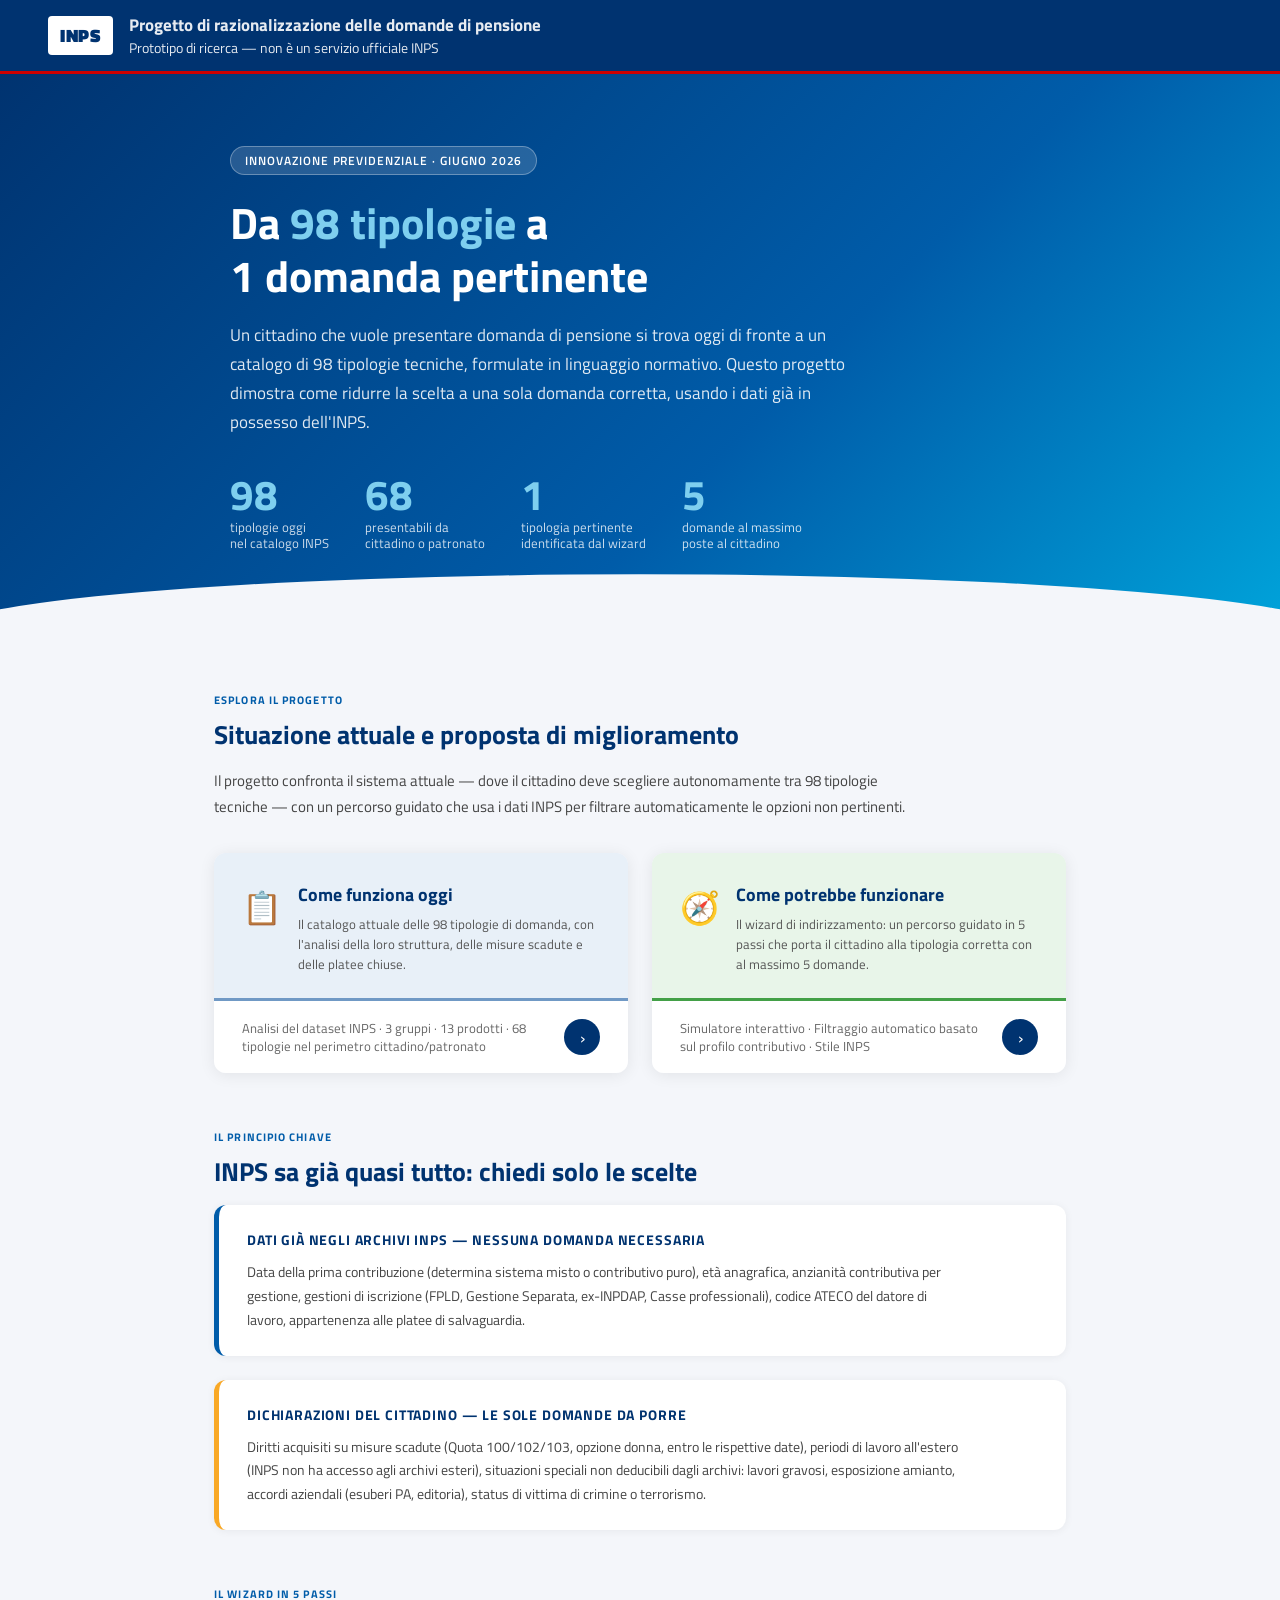
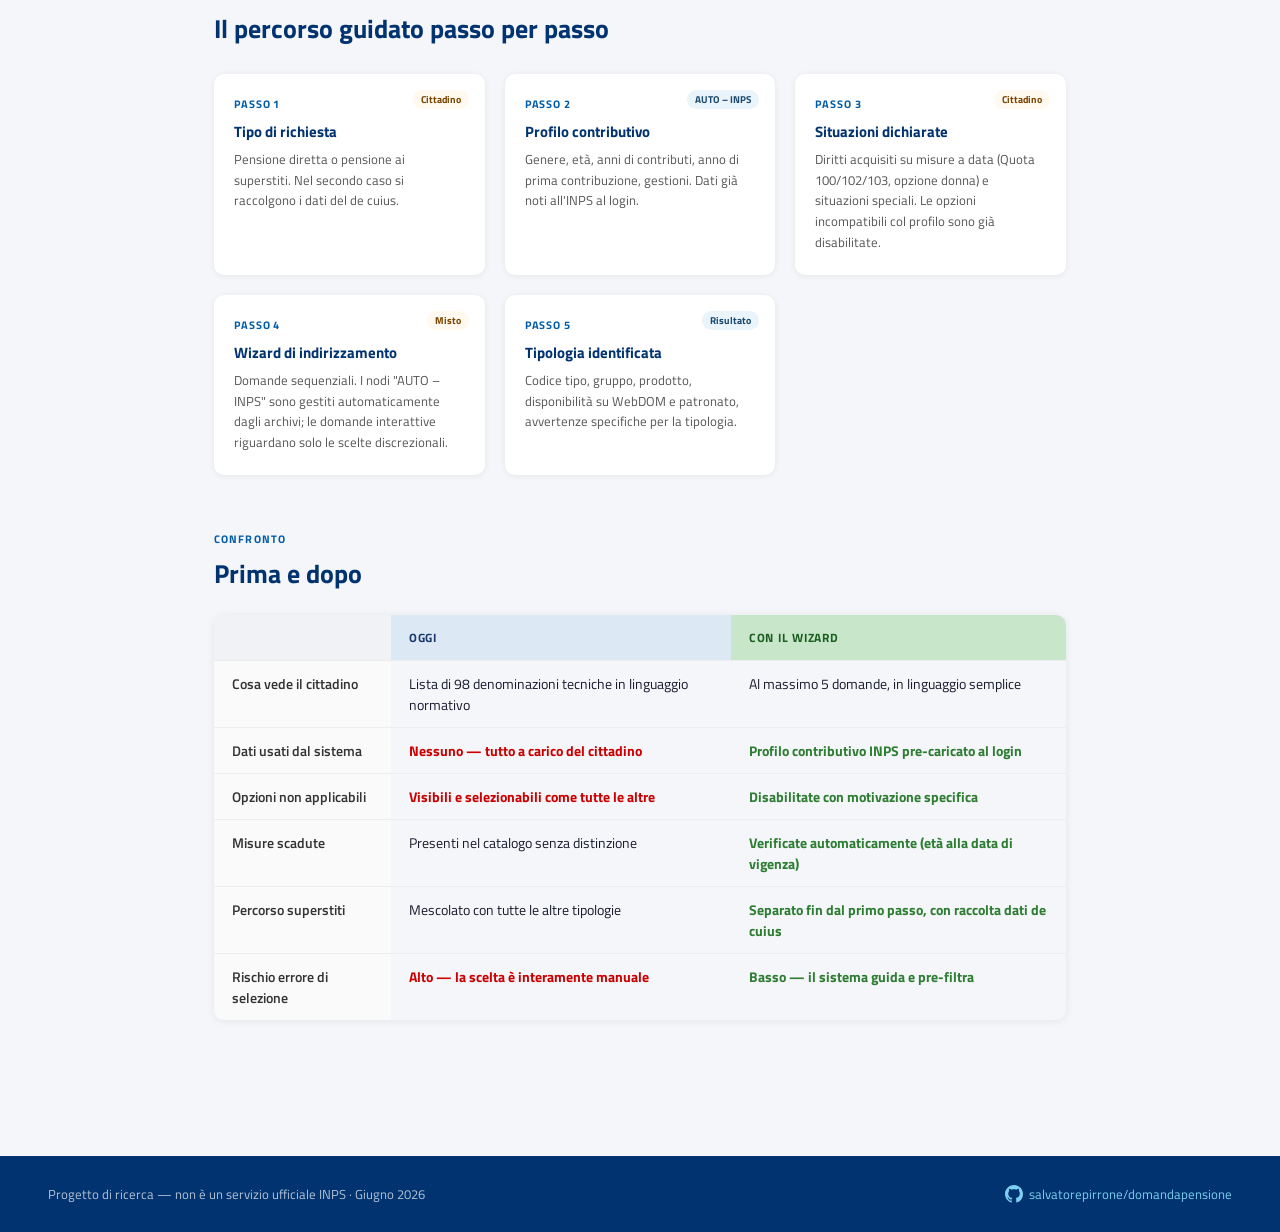
==== index.html @ fdd08d2d "Add files via upload" ====
<!DOCTYPE html>
<html lang="it">
<head>
<meta charset="UTF-8">
<meta name="viewport" content="width=device-width, initial-scale=1.0">
<title>Domanda di Pensione INPS — Progetto di razionalizzazione</title>
<style>
@import url('https://fonts.googleapis.com/css2?family=Titillium+Web:wght@300;400;600;700&display=swap');

*, *::before, *::after { box-sizing: border-box; margin: 0; padding: 0; }
html { font-size: 16px; scroll-behavior: smooth; }
body {
  font-family: 'Titillium Web', 'Segoe UI', Arial, sans-serif;
  background: #f4f6fa;
  color: #1a1a2e;
  min-height: 100vh;
}

/* ── HEADER ── */
.site-header {
  background: #003370;
  color: white;
  padding: 0;
}
.header-bar {
  display: flex; align-items: center; gap: 16px;
  padding: 14px 48px;
  border-bottom: 3px solid #CC0000;
}
.inps-badge {
  background: white; border-radius: 4px;
  padding: 6px 12px;
  font-weight: 900; font-size: 18px; color: #003370;
  letter-spacing: .04em;
}
.header-title { font-size: 14px; opacity: .9; line-height: 1.4; }
.header-title strong { display: block; font-size: 17px; }

/* ── HERO ── */
.hero {
  background: linear-gradient(135deg, #003370 0%, #005CA9 60%, #00A3DA 100%);
  color: white;
  padding: 72px 48px 80px;
  position: relative;
  overflow: hidden;
}
.hero::after {
  content: '';
  position: absolute; bottom: -2px; left: 0; right: 0; height: 60px;
  background: #f4f6fa;
  clip-path: ellipse(55% 100% at 50% 100%);
}
.hero-inner { max-width: 820px; margin: 0 auto; }
.hero-tag {
  display: inline-block;
  background: rgba(255,255,255,.15);
  border: 1px solid rgba(255,255,255,.3);
  border-radius: 20px;
  padding: 4px 14px;
  font-size: 12px; font-weight: 600;
  letter-spacing: .08em; text-transform: uppercase;
  margin-bottom: 22px;
}
.hero h1 {
  font-size: clamp(28px, 4vw, 44px);
  font-weight: 700; line-height: 1.2;
  margin-bottom: 18px;
}
.hero h1 span { color: #7ECFEF; }
.hero p {
  font-size: 17px; line-height: 1.7;
  opacity: .88; max-width: 640px;
  margin-bottom: 36px;
}
.hero-stats {
  display: flex; gap: 36px; flex-wrap: wrap;
}
.stat { }
.stat .n {
  font-size: 42px; font-weight: 700; line-height: 1;
  color: #7ECFEF;
}
.stat .l {
  font-size: 13px; opacity: .8; margin-top: 4px; line-height: 1.3;
}

/* ── MAIN ── */
.main { max-width: 900px; margin: 0 auto; padding: 60px 24px 80px; }

/* ── SECTION ── */
.section { margin-bottom: 56px; }
.section-eyebrow {
  font-size: 11px; font-weight: 700;
  text-transform: uppercase; letter-spacing: .1em;
  color: #005CA9; margin-bottom: 10px;
}
.section h2 {
  font-size: 26px; font-weight: 700; color: #003370;
  margin-bottom: 16px; line-height: 1.3;
}
.section p {
  font-size: 15px; color: #444; line-height: 1.75;
  max-width: 720px; margin-bottom: 16px;
}

/* ── CARDS ── */
.cards {
  display: grid; grid-template-columns: 1fr 1fr; gap: 24px;
  margin-top: 32px;
}
@media(max-width: 600px) { .cards { grid-template-columns: 1fr; } }

.card {
  border-radius: 12px;
  overflow: hidden;
  box-shadow: 0 2px 16px rgba(0,0,0,.08);
  transition: transform .2s, box-shadow .2s;
  text-decoration: none; color: inherit;
  display: flex; flex-direction: column;
}
.card:hover {
  transform: translateY(-4px);
  box-shadow: 0 8px 32px rgba(0,0,0,.14);
}
.card-head {
  padding: 28px 28px 24px;
  display: flex; align-items: flex-start; gap: 16px;
}
.card-head.oggi  { background: #E8F0F8; border-bottom: 3px solid #7099C5; }
.card-head.nuovo { background: #E8F5E9; border-bottom: 3px solid #43A047; }
.card-icon {
  font-size: 32px; flex-shrink: 0; margin-top: 2px;
}
.card-head-text {}
.card-head h3 {
  font-size: 18px; font-weight: 700;
  color: #003370; margin-bottom: 6px;
}
.card-head p {
  font-size: 13px; color: #555; line-height: 1.55; margin-bottom: 0;
}
.card-foot {
  background: white; padding: 18px 28px;
  display: flex; align-items: center; justify-content: space-between;
  flex: 1;
}
.card-foot span {
  font-size: 13px; color: #666; line-height: 1.4; flex: 1;
}
.card-arrow {
  width: 36px; height: 36px; border-radius: 50%;
  background: #003370; color: white;
  display: flex; align-items: center; justify-content: center;
  font-size: 18px; flex-shrink: 0; margin-left: 12px;
  transition: background .15s;
}
.card:hover .card-arrow { background: #005CA9; }

/* ── PRINCIPLE BOX ── */
.principle-box {
  background: white; border-radius: 12px;
  border-left: 5px solid #005CA9;
  padding: 24px 28px;
  box-shadow: 0 1px 8px rgba(0,0,0,.06);
  margin-bottom: 24px;
}
.principle-box h4 {
  font-size: 14px; font-weight: 700; color: #003370;
  text-transform: uppercase; letter-spacing: .06em;
  margin-bottom: 10px;
}
.principle-box p {
  font-size: 14px; color: #444; line-height: 1.7; margin-bottom: 0;
}

/* ── STEPS ── */
.steps-grid {
  display: grid; grid-template-columns: repeat(3, 1fr); gap: 20px;
  margin-top: 28px;
}
@media(max-width:640px){ .steps-grid{ grid-template-columns:1fr; } }
.step-card {
  background: white; border-radius: 10px;
  padding: 22px 20px;
  box-shadow: 0 1px 6px rgba(0,0,0,.07);
  position: relative;
}
.step-n {
  font-size: 11px; font-weight: 700; letter-spacing: .08em;
  color: #005CA9; text-transform: uppercase;
  margin-bottom: 8px;
}
.step-card h4 { font-size: 15px; font-weight: 700; color: #003370; margin-bottom: 6px; }
.step-card p  { font-size: 13px; color: #555; line-height: 1.6; margin-bottom: 0; }
.step-badge {
  position: absolute; top: 16px; right: 16px;
  font-size: 10px; font-weight: 700; padding: 2px 8px;
  border-radius: 10px;
}
.step-badge.inps  { background: #EAF4FB; color: #1a4a6e; }
.step-badge.cit   { background: #FFF9F0; color: #7B4700; }

/* ── COMPARISON TABLE ── */
.cmp-table {
  width: 100%; border-collapse: collapse; margin-top: 24px;
  border-radius: 10px; overflow: hidden;
  box-shadow: 0 1px 8px rgba(0,0,0,.07);
  font-size: 14px;
}
.cmp-table th {
  padding: 13px 18px; text-align: left;
  font-size: 12px; font-weight: 700;
  text-transform: uppercase; letter-spacing: .06em;
}
.cmp-table th:first-child { background: #f0f2f5; color: #555; }
.cmp-table th.oggi  { background: #dde8f5; color: #1a3a6e; }
.cmp-table th.nuovo { background: #c8e6c9; color: #1b5e20; }
.cmp-table td { padding: 12px 18px; border-top: 1px solid #eee; vertical-align: top; }
.cmp-table td:first-child { font-weight: 600; color: #333; background: #fafafa; }
.cmp-table tr:hover td { background-color: #f8f9ff; }
.cmp-table tr:hover td:first-child { background: #f0f2f5; }
.badge-no  { color: #CC0000; font-weight: 700; }
.badge-yes { color: #2e7d32; font-weight: 700; }

/* ── FOOTER ── */
.site-footer {
  background: #003370; color: rgba(255,255,255,.7);
  padding: 28px 48px; font-size: 13px;
  display: flex; align-items: center; justify-content: space-between;
  flex-wrap: wrap; gap: 12px;
}
.site-footer a {
  color: #7ECFEF; text-decoration: none;
  display: inline-flex; align-items: center; gap: 6px;
}
.site-footer a:hover { color: white; }
.gh-icon { width: 18px; height: 18px; fill: currentColor; }
</style>
</head>
<body>

<header class="site-header">
  <div class="header-bar">
    <span class="inps-badge">INPS</span>
    <div class="header-title">
      <strong>Progetto di razionalizzazione delle domande di pensione</strong>
      Prototipo di ricerca — non è un servizio ufficiale INPS
    </div>
  </div>
</header>

<section class="hero">
  <div class="hero-inner">
    <span class="hero-tag">Innovazione previdenziale · Giugno 2026</span>
    <h1>Da <span>98 tipologie</span> a<br>1 domanda pertinente</h1>
    <p>Un cittadino che vuole presentare domanda di pensione si trova oggi di fronte a un catalogo di 98 tipologie tecniche, formulate in linguaggio normativo. Questo progetto dimostra come ridurre la scelta a una sola domanda corretta, usando i dati già in possesso dell'INPS.</p>
    <div class="hero-stats">
      <div class="stat"><div class="n">98</div><div class="l">tipologie oggi<br>nel catalogo INPS</div></div>
      <div class="stat"><div class="n">68</div><div class="l">presentabili da<br>cittadino o patronato</div></div>
      <div class="stat"><div class="n">1</div><div class="l">tipologia pertinente<br>identificata dal wizard</div></div>
      <div class="stat"><div class="n">5</div><div class="l">domande al massimo<br>poste al cittadino</div></div>
    </div>
  </div>
</section>

<main class="main">

  <!-- ── ESPLORA ── -->
  <section class="section">
    <div class="section-eyebrow">Esplora il progetto</div>
    <h2>Situazione attuale e proposta di miglioramento</h2>
    <p>Il progetto confronta il sistema attuale — dove il cittadino deve scegliere autonomamente tra 98 tipologie tecniche — con un percorso guidato che usa i dati INPS per filtrare automaticamente le opzioni non pertinenti.</p>

    <div class="cards">
      <a class="card" href="oggi.html">
        <div class="card-head oggi">
          <span class="card-icon">📋</span>
          <div class="card-head-text">
            <h3>Come funziona oggi</h3>
            <p>Il catalogo attuale delle 98 tipologie di domanda, con l'analisi della loro struttura, delle misure scadute e delle platee chiuse.</p>
          </div>
        </div>
        <div class="card-foot">
          <span>Analisi del dataset INPS · 3 gruppi · 13 prodotti · 68 tipologie nel perimetro cittadino/patronato</span>
          <div class="card-arrow">›</div>
        </div>
      </a>

      <a class="card" href="simulatore.html">
        <div class="card-head nuovo">
          <span class="card-icon">🧭</span>
          <div class="card-head-text">
            <h3>Come potrebbe funzionare</h3>
            <p>Il wizard di indirizzamento: un percorso guidato in 5 passi che porta il cittadino alla tipologia corretta con al massimo 5 domande.</p>
          </div>
        </div>
        <div class="card-foot">
          <span>Simulatore interattivo · Filtraggio automatico basato sul profilo contributivo · Stile INPS</span>
          <div class="card-arrow">›</div>
        </div>
      </a>
    </div>
  </section>

  <!-- ── PRINCIPIO ── -->
  <section class="section">
    <div class="section-eyebrow">Il principio chiave</div>
    <h2>INPS sa già quasi tutto: chiedi solo le scelte</h2>

    <div class="principle-box">
      <h4>Dati già negli archivi INPS — nessuna domanda necessaria</h4>
      <p>Data della prima contribuzione (determina sistema misto o contributivo puro), età anagrafica, anzianità contributiva per gestione, gestioni di iscrizione (FPLD, Gestione Separata, ex-INPDAP, Casse professionali), codice ATECO del datore di lavoro, appartenenza alle platee di salvaguardia.</p>
    </div>

    <div class="principle-box" style="border-color: #F9A825;">
      <h4>Dichiarazioni del cittadino — le sole domande da porre</h4>
      <p>Diritti acquisiti su misure scadute (Quota 100/102/103, opzione donna, entro le rispettive date), periodi di lavoro all'estero (INPS non ha accesso agli archivi esteri), situazioni speciali non deducibili dagli archivi: lavori gravosi, esposizione amianto, accordi aziendali (esuberi PA, editoria), status di vittima di crimine o terrorismo.</p>
    </div>
  </section>

  <!-- ── COME FUNZIONA IL WIZARD ── -->
  <section class="section">
    <div class="section-eyebrow">Il wizard in 5 passi</div>
    <h2>Il percorso guidato passo per passo</h2>
    <div class="steps-grid">
      <div class="step-card">
        <div class="step-n">Passo 1</div>
        <h4>Tipo di richiesta</h4>
        <p>Pensione diretta o pensione ai superstiti. Nel secondo caso si raccolgono i dati del de cuius.</p>
        <span class="step-badge cit">Cittadino</span>
      </div>
      <div class="step-card">
        <div class="step-n">Passo 2</div>
        <h4>Profilo contributivo</h4>
        <p>Genere, età, anni di contributi, anno di prima contribuzione, gestioni. Dati già noti all'INPS al login.</p>
        <span class="step-badge inps">AUTO – INPS</span>
      </div>
      <div class="step-card">
        <div class="step-n">Passo 3</div>
        <h4>Situazioni dichiarate</h4>
        <p>Diritti acquisiti su misure a data (Quota 100/102/103, opzione donna) e situazioni speciali. Le opzioni incompatibili col profilo sono già disabilitate.</p>
        <span class="step-badge cit">Cittadino</span>
      </div>
      <div class="step-card">
        <div class="step-n">Passo 4</div>
        <h4>Wizard di indirizzamento</h4>
        <p>Domande sequenziali. I nodi "AUTO – INPS" sono gestiti automaticamente dagli archivi; le domande interattive riguardano solo le scelte discrezionali.</p>
        <span class="step-badge cit">Misto</span>
      </div>
      <div class="step-card">
        <div class="step-n">Passo 5</div>
        <h4>Tipologia identificata</h4>
        <p>Codice tipo, gruppo, prodotto, disponibilità su WebDOM e patronato, avvertenze specifiche per la tipologia.</p>
        <span class="step-badge inps">Risultato</span>
      </div>
    </div>
  </section>

  <!-- ── CONFRONTO ── -->
  <section class="section">
    <div class="section-eyebrow">Confronto</div>
    <h2>Prima e dopo</h2>
    <table class="cmp-table">
      <thead>
        <tr>
          <th></th>
          <th class="oggi">Oggi</th>
          <th class="nuovo">Con il wizard</th>
        </tr>
      </thead>
      <tbody>
        <tr>
          <td>Cosa vede il cittadino</td>
          <td>Lista di 98 denominazioni tecniche in linguaggio normativo</td>
          <td>Al massimo 5 domande, in linguaggio semplice</td>
        </tr>
        <tr>
          <td>Dati usati dal sistema</td>
          <td class="badge-no">Nessuno — tutto a carico del cittadino</td>
          <td class="badge-yes">Profilo contributivo INPS pre-caricato al login</td>
        </tr>
        <tr>
          <td>Opzioni non applicabili</td>
          <td class="badge-no">Visibili e selezionabili come tutte le altre</td>
          <td class="badge-yes">Disabilitate con motivazione specifica</td>
        </tr>
        <tr>
          <td>Misure scadute</td>
          <td>Presenti nel catalogo senza distinzione</td>
          <td class="badge-yes">Verificate automaticamente (età alla data di vigenza)</td>
        </tr>
        <tr>
          <td>Percorso superstiti</td>
          <td>Mescolato con tutte le altre tipologie</td>
          <td class="badge-yes">Separato fin dal primo passo, con raccolta dati de cuius</td>
        </tr>
        <tr>
          <td>Rischio errore di selezione</td>
          <td class="badge-no">Alto — la scelta è interamente manuale</td>
          <td class="badge-yes">Basso — il sistema guida e pre-filtra</td>
        </tr>
      </tbody>
    </table>
  </section>

</main>

<footer class="site-footer">
  <span>Progetto di ricerca — non è un servizio ufficiale INPS · Giugno 2026</span>
  <a href="https://github.com/salvatorepirrone/domandapensione" target="_blank">
    <svg class="gh-icon" viewBox="0 0 16 16">
      <path d="M8 0C3.58 0 0 3.58 0 8c0 3.54 2.29 6.53 5.47 7.59.4.07.55-.17.55-.38 0-.19-.01-.82-.01-1.49-2.01.37-2.53-.49-2.69-.94-.09-.23-.48-.94-.82-1.13-.28-.15-.68-.52-.01-.53.63-.01 1.08.58 1.23.82.72 1.21 1.87.87 2.33.66.07-.52.28-.87.51-1.07-1.78-.2-3.64-.89-3.64-3.95 0-.87.31-1.59.82-2.15-.08-.2-.36-1.02.08-2.12 0 0 .67-.21 2.2.82.64-.18 1.32-.27 2-.27.68 0 1.36.09 2 .27 1.53-1.04 2.2-.82 2.2-.82.44 1.1.16 1.92.08 2.12.51.56.82 1.27.82 2.15 0 3.07-1.87 3.75-3.65 3.95.29.25.54.73.54 1.48 0 1.07-.01 1.93-.01 2.2 0 .21.15.46.55.38A8.013 8.013 0 0016 8c0-4.42-3.58-8-8-8z"/>
    </svg>
    salvatorepirrone/domandapensione
  </a>
</footer>

</body>
</html>
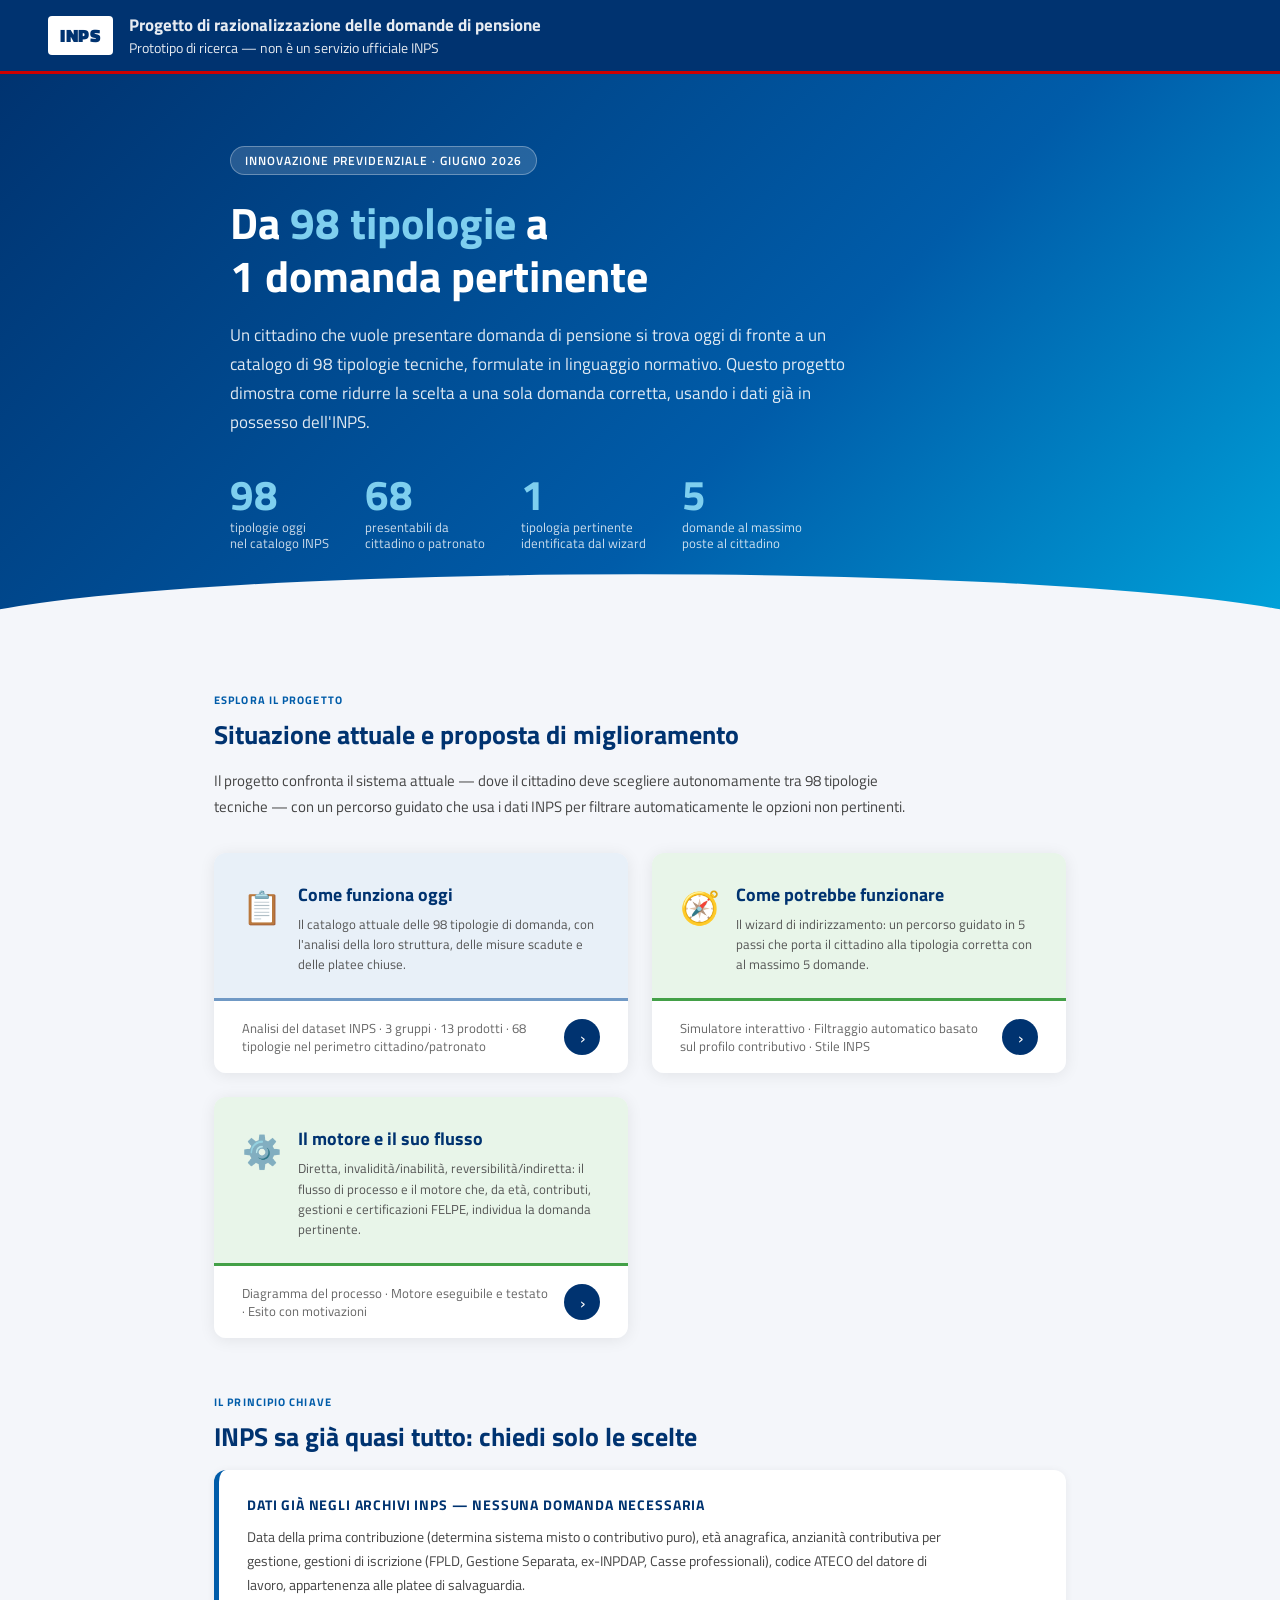
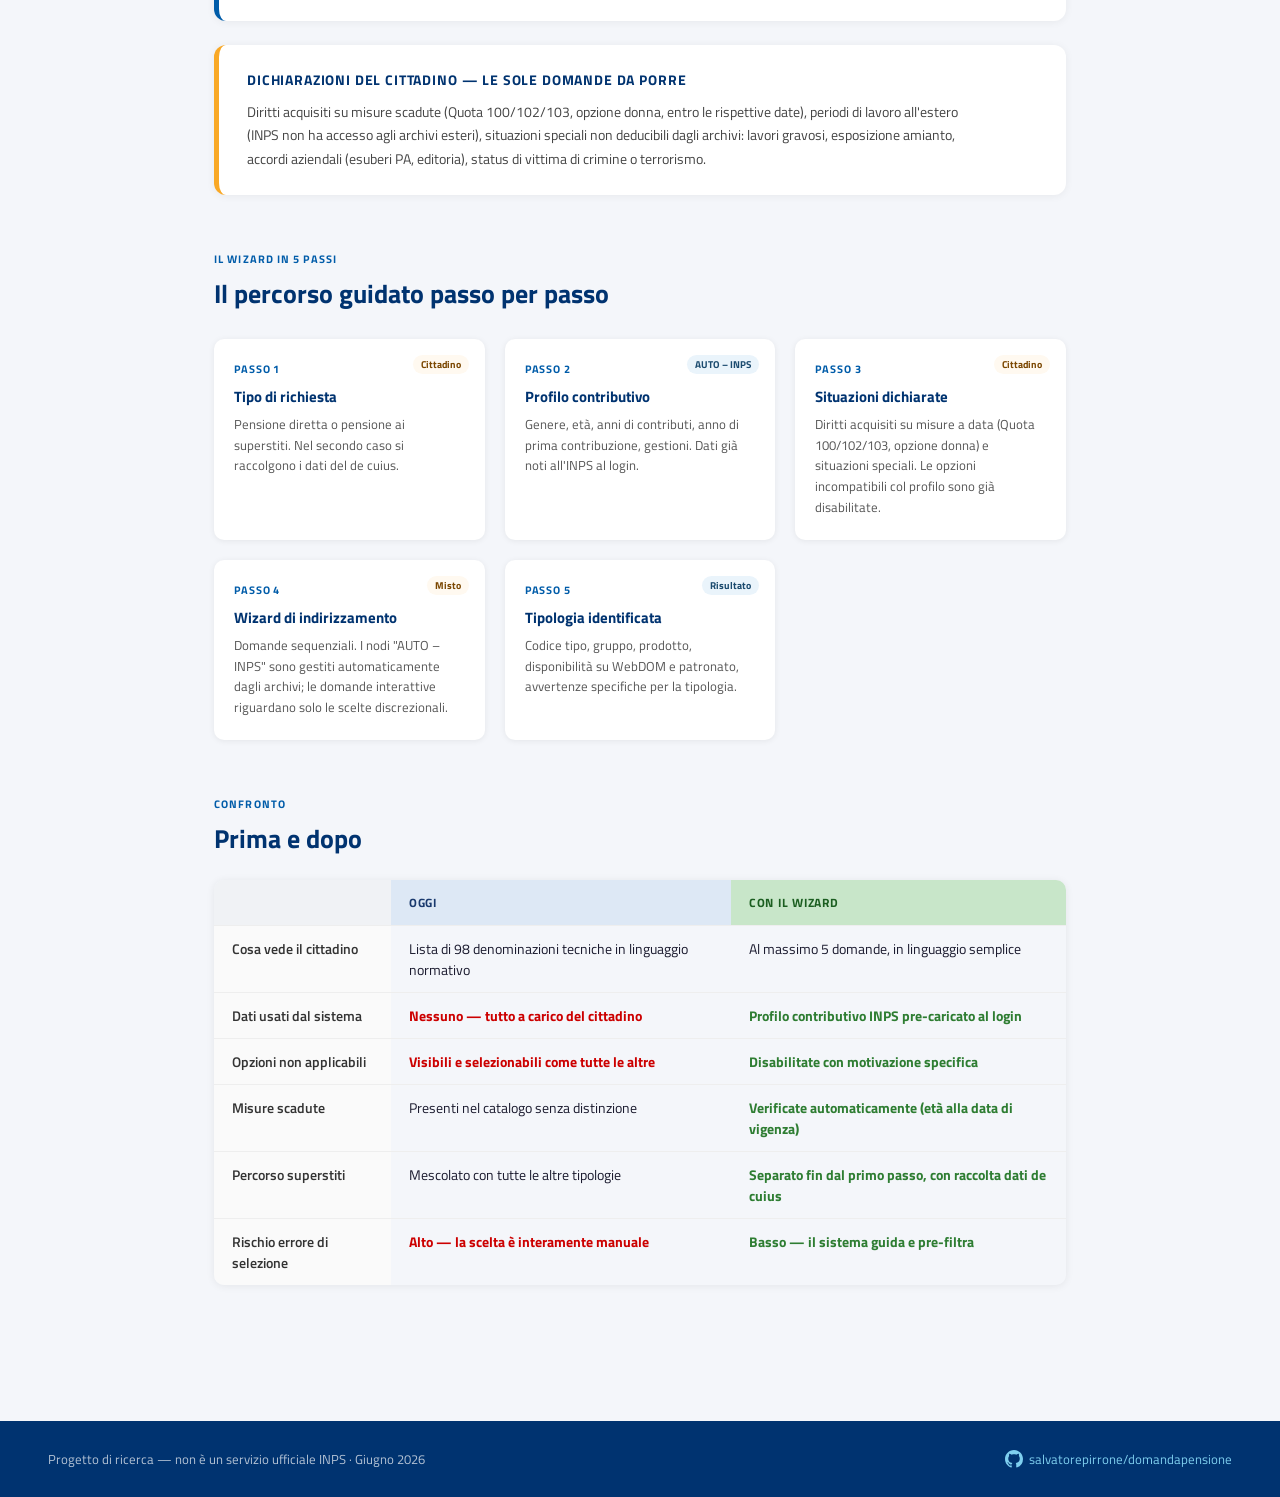
==== commit 9c4cae3c: "Aggiunge motore di indirizzamento e flusso di processo Catalogo 98 tipologie, motore valuta() per i " ====
--- a/index.html
+++ b/index.html
@@ -296,6 +296,20 @@
         </div>
         <div class="card-foot">
           <span>Simulatore interattivo · Filtraggio automatico basato sul profilo contributivo · Stile INPS</span>
+          <div class="card-arrow">›</div>
+        </div>
+      </a>
+
+      <a class="card" href="flusso.html">
+        <div class="card-head nuovo">
+          <span class="card-icon">⚙️</span>
+          <div class="card-head-text">
+            <h3>Il motore e il suo flusso</h3>
+            <p>Diretta, invalidità/inabilità, reversibilità/indiretta: il flusso di processo e il motore che, da età, contributi, gestioni e certificazioni FELPE, individua la domanda pertinente.</p>
+          </div>
+        </div>
+        <div class="card-foot">
+          <span>Diagramma del processo · Motore eseguibile e testato · Esito con motivazioni</span>
           <div class="card-arrow">›</div>
         </div>
       </a>
